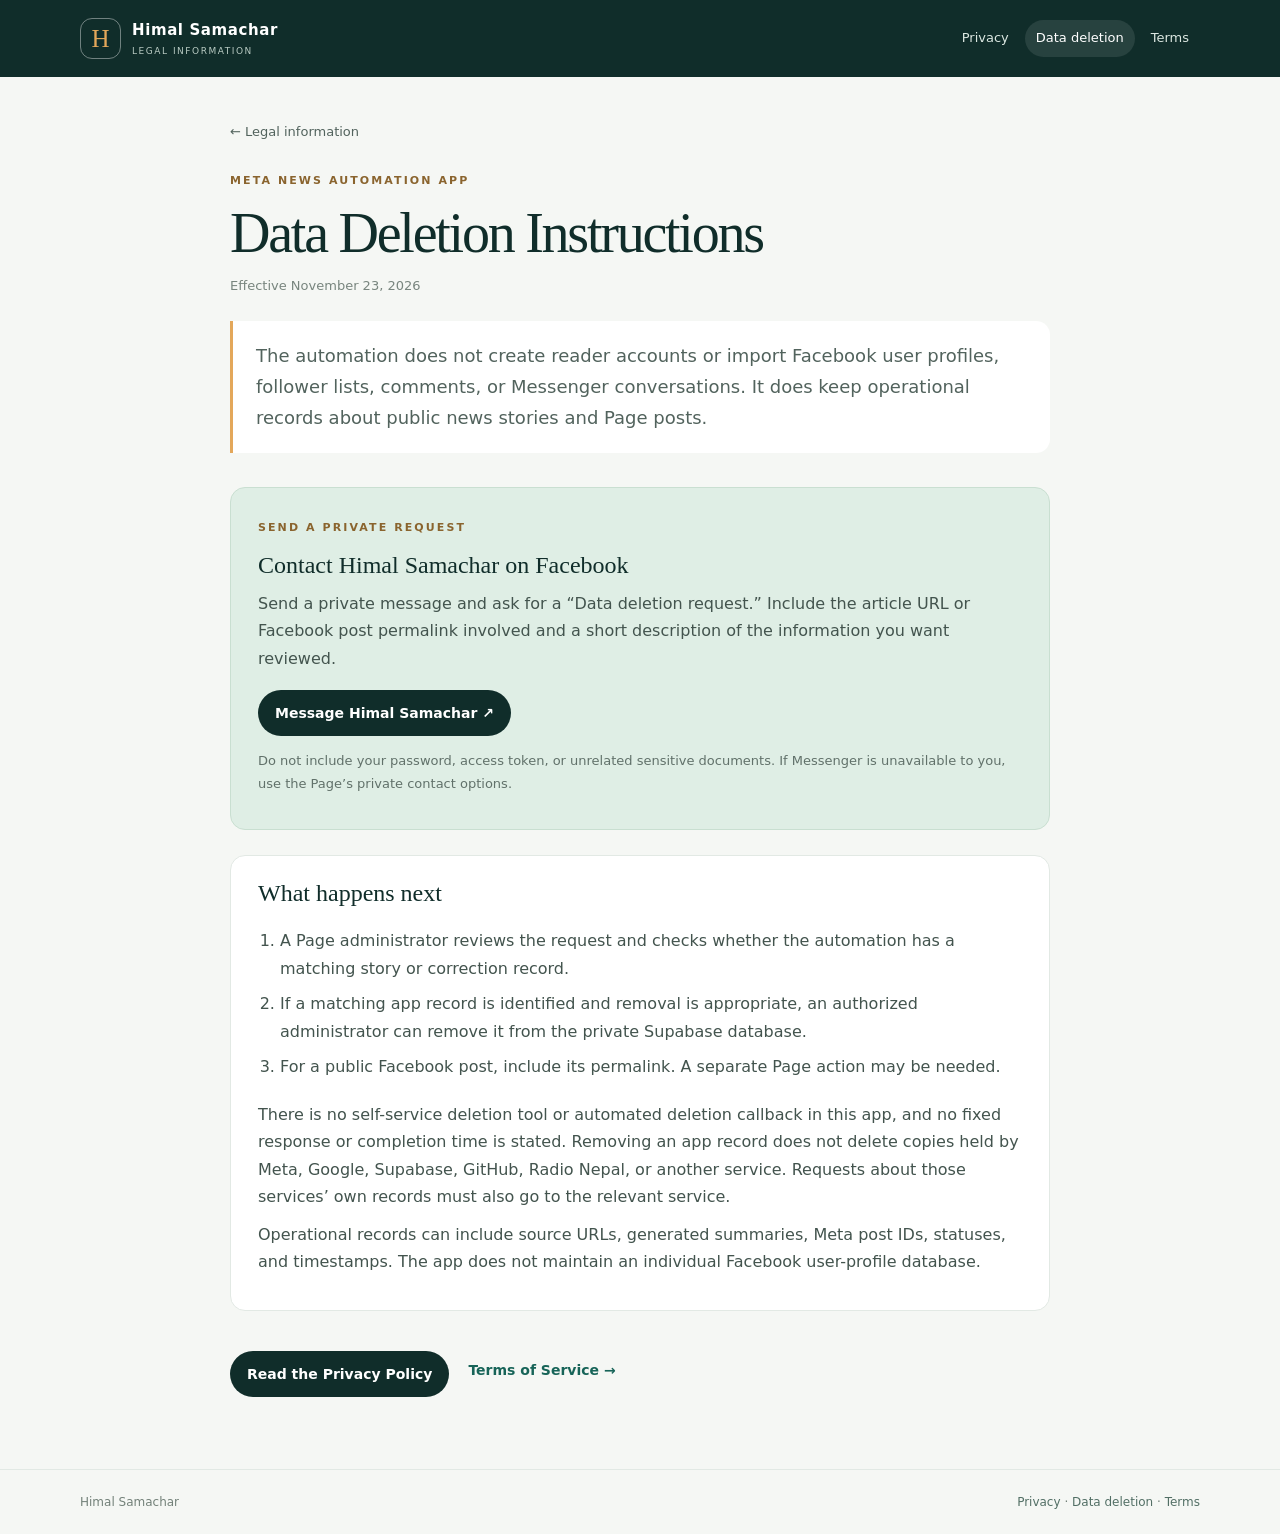
==== data-deletion.html @ 66155189 "Create Himal Samachar legal information site" ====
<!doctype html><html lang="en"><head><meta charset="utf-8"><meta name="viewport" content="width=device-width,initial-scale=1"><meta name="theme-color" content="#102d2a"><meta name="description" content="How to request deletion of information handled by the Himal Samachar Meta News Automation app."><title>Data Deletion · Himal Samachar</title><link rel="stylesheet" href="styles.css"></head><body>
<header><a class="brand" href="index.html"><span class="mark">H</span><span><b>Himal Samachar</b><small>LEGAL INFORMATION</small></span></a><nav aria-label="Main navigation"><a href="privacy.html">Privacy</a><a class="active" href="data-deletion.html">Data deletion</a><a href="terms.html">Terms</a></nav></header>
<main class="document"><a class="back" href="index.html">← Legal information</a><p class="eyebrow">META NEWS AUTOMATION APP</p><h1>Data Deletion Instructions</h1><p class="date">Effective November 23, 2026</p><p class="lead">The automation does not create reader accounts or import Facebook user profiles, follower lists, comments, or Messenger conversations. It does keep operational records about public news stories and Page posts.</p>
<section class="request"><span class="eyebrow">SEND A PRIVATE REQUEST</span><h2>Contact Himal Samachar on Facebook</h2><p>Send a private message and ask for a “Data deletion request.” Include the article URL or Facebook post permalink involved and a short description of the information you want reviewed.</p><a class="button" href="https://m.me/1519415424581146" rel="noopener noreferrer">Message Himal Samachar ↗</a><p class="small">Do not include your password, access token, or unrelated sensitive documents. If Messenger is unavailable to you, use the Page’s private contact options.</p></section>
<section><h2>What happens next</h2><ol><li>A Page administrator reviews the request and checks whether the automation has a matching story or correction record.</li><li>If a matching app record is identified and removal is appropriate, an authorized administrator can remove it from the private Supabase database.</li><li>For a public Facebook post, include its permalink. A separate Page action may be needed.</li></ol><p>There is no self-service deletion tool or automated deletion callback in this app, and no fixed response or completion time is stated. Removing an app record does not delete copies held by Meta, Google, Supabase, GitHub, Radio Nepal, or another service. Requests about those services’ own records must also go to the relevant service.</p><p>Operational records can include source URLs, generated summaries, Meta post IDs, statuses, and timestamps. The app does not maintain an individual Facebook user-profile database.</p></section><div class="actions"><a class="button" href="privacy.html">Read the Privacy Policy</a><a href="terms.html">Terms of Service →</a></div></main><footer><span>Himal Samachar</span><span><a href="privacy.html">Privacy</a> · <a href="data-deletion.html">Data deletion</a> · <a href="terms.html">Terms</a></span></footer></body></html>
---- styles.css ----
:root{color-scheme:light;--ink:#163c38;--deep:#102d2a;--muted:#65736e;--line:#e2e9e4;--paper:#f5f7f4;--white:#fff;--gold:#e3a75a;--mint:#dfeee5;--shadow:0 18px 55px rgba(18,45,42,.08)}*{box-sizing:border-box}body{margin:0;background:var(--paper);color:var(--deep);font-family:Inter,ui-sans-serif,system-ui,-apple-system,"Segoe UI",sans-serif;font-size:16px;line-height:1.72}a{color:#176458;text-underline-offset:3px}a:hover{color:#0d423a}header{display:flex;align-items:center;justify-content:space-between;gap:24px;padding:18px max(22px,calc((100% - 1120px)/2));background:var(--deep);color:white}.brand{display:flex;align-items:center;gap:11px;color:white;text-decoration:none}.mark{display:grid;place-items:center;width:41px;height:41px;border:1px solid #ffffff66;border-radius:12px;color:var(--gold);font:25px Georgia,serif}.brand b,.brand small{display:block}.brand b{font-size:15px;letter-spacing:.04em}.brand small{color:#b9cbc3;font-size:9px;letter-spacing:.17em}nav{display:flex;flex-wrap:wrap;gap:5px}nav a{padding:7px 11px;border-radius:999px;color:#dbe7e1;text-decoration:none;font-size:13px}nav a:hover,nav a.active{background:#ffffff19;color:white}.home{width:min(100% - 40px,1020px);margin:auto;padding:76px 0 46px}.hero{max-width:770px;margin:0 auto 43px;text-align:center}.eyebrow{margin:0 0 12px;color:#8a642e;font-size:11px;font-weight:750;letter-spacing:.19em}.hero h1,.document h1{margin:0;color:var(--deep);font:500 clamp(40px,6vw,66px)/1.08 Georgia,"Times New Roman",serif;letter-spacing:-.04em}.hero h1 em{color:#377166;font-style:normal}.lead{color:#52635d;font-size:18px;line-height:1.7}.hero .lead{max-width:670px;margin:22px auto 0}.cards{display:grid;grid-template-columns:repeat(3,1fr);gap:16px}.card{min-height:225px;padding:25px;border:1px solid var(--line);border-radius:18px;background:white;box-shadow:var(--shadow);color:inherit;text-decoration:none;transition:transform .16s,border-color .16s}.card:hover{transform:translateY(-3px);border-color:#b6cec3;color:inherit}.card>span{color:#a07335;font-size:10px;font-weight:800;letter-spacing:.18em}.card h2,.document section h2{font:500 24px Georgia,serif}.card h2{margin:16px 0 8px}.card p{margin:0;color:var(--muted);font-size:14px}.card b{display:inline-block;margin-top:19px;color:#176458;font-size:13px}.effective{margin:24px 0 0;color:#77847e;text-align:center;font-size:12px}.document{width:min(100% - 40px,820px);margin:auto;padding:40px 0 72px}.back{display:inline-block;margin-bottom:28px;color:#52635d;font-size:13px;text-decoration:none}.document h1{font-size:clamp(38px,6vw,56px)}.date{margin:12px 0 24px;color:#78857e;font-size:13px}.document>.lead{margin:22px 0 34px;padding:20px 23px;border-left:3px solid var(--gold);border-radius:0 14px 14px 0;background:white}.document section{margin:25px 0;padding:24px 27px;border:1px solid var(--line);border-radius:15px;background:white}.document section h2{margin:0 0 11px}.document section p{margin:10px 0;color:#43544e}.document ul,.document ol{padding-left:22px;color:#43544e}.document li{padding:4px 0}.request{background:var(--mint)!important;border-color:#c9dfd1!important}.request h2{margin-top:12px!important}.button{display:inline-flex;align-items:center;gap:9px;margin-top:8px;padding:11px 17px;border-radius:999px;background:var(--deep);color:white;text-decoration:none;font-size:14px;font-weight:700}.button:hover{background:#24594f;color:white}.small{margin-top:14px!important;color:#61716a!important;font-size:13px}.actions{display:flex;align-items:center;gap:19px;margin-top:32px}.actions>a:not(.button){font-size:14px;font-weight:700;text-decoration:none}footer{display:flex;justify-content:space-between;gap:18px;padding:22px max(22px,calc((100% - 1120px)/2));border-top:1px solid var(--line);color:#738179;font-size:12px}footer a{color:#526f65;text-decoration:none}@media(max-width:700px){header{align-items:flex-start;flex-direction:column;gap:13px;padding:17px 20px}nav a{padding:7px 9px}.home{padding-top:50px}.cards{grid-template-columns:1fr}.card{min-height:0;padding:22px}.document{padding-top:25px}.document section{padding:20px}.document>.lead{padding:17px}.actions{align-items:flex-start;flex-direction:column;gap:12px}footer{flex-direction:column;gap:4px;padding:18px 21px}}@media(prefers-reduced-motion:reduce){*{scroll-behavior:auto;transition:none!important}}
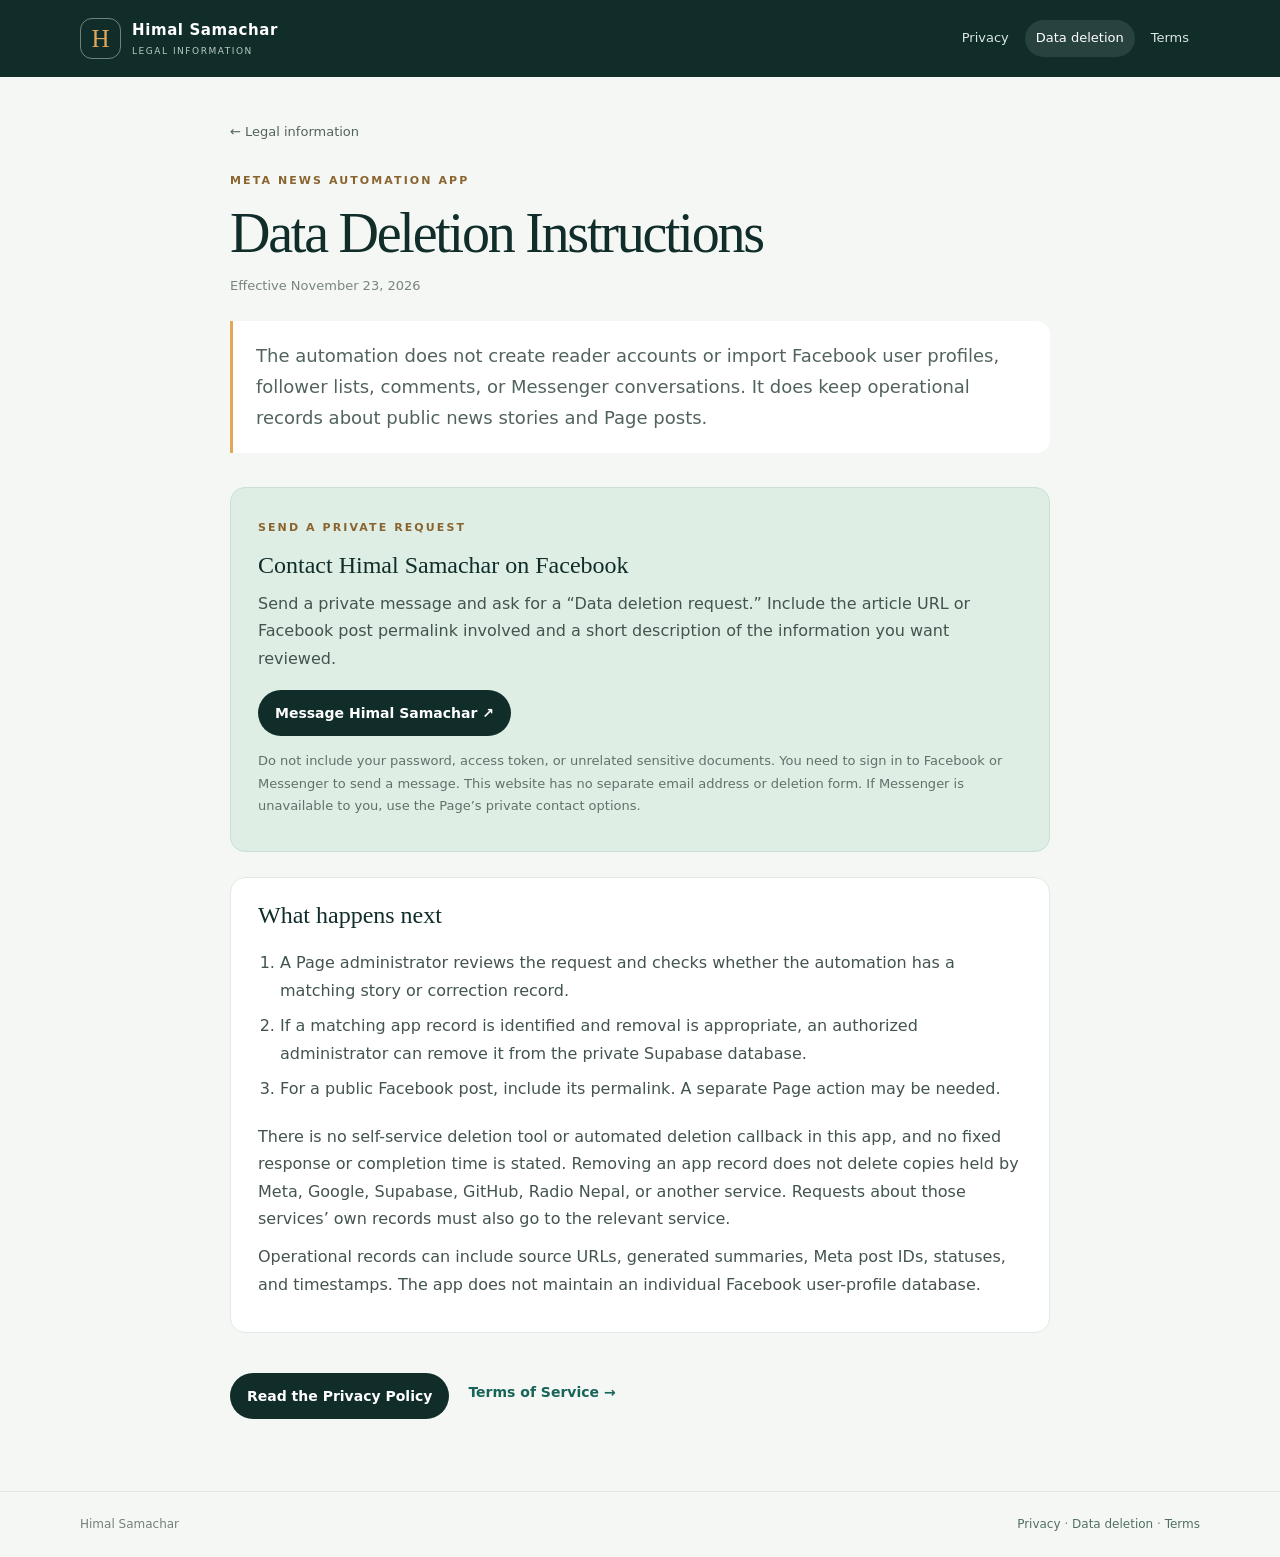
==== commit d5b34766: "Clarify private deletion request route" ====
--- a/data-deletion.html
+++ b/data-deletion.html
@@ -1,5 +1,6 @@
 <!doctype html><html lang="en"><head><meta charset="utf-8"><meta name="viewport" content="width=device-width,initial-scale=1"><meta name="theme-color" content="#102d2a"><meta name="description" content="How to request deletion of information handled by the Himal Samachar Meta News Automation app."><title>Data Deletion · Himal Samachar</title><link rel="stylesheet" href="styles.css"></head><body>
 <header><a class="brand" href="index.html"><span class="mark">H</span><span><b>Himal Samachar</b><small>LEGAL INFORMATION</small></span></a><nav aria-label="Main navigation"><a href="privacy.html">Privacy</a><a class="active" href="data-deletion.html">Data deletion</a><a href="terms.html">Terms</a></nav></header>
 <main class="document"><a class="back" href="index.html">← Legal information</a><p class="eyebrow">META NEWS AUTOMATION APP</p><h1>Data Deletion Instructions</h1><p class="date">Effective November 23, 2026</p><p class="lead">The automation does not create reader accounts or import Facebook user profiles, follower lists, comments, or Messenger conversations. It does keep operational records about public news stories and Page posts.</p>
-<section class="request"><span class="eyebrow">SEND A PRIVATE REQUEST</span><h2>Contact Himal Samachar on Facebook</h2><p>Send a private message and ask for a “Data deletion request.” Include the article URL or Facebook post permalink involved and a short description of the information you want reviewed.</p><a class="button" href="https://m.me/1519415424581146" rel="noopener noreferrer">Message Himal Samachar ↗</a><p class="small">Do not include your password, access token, or unrelated sensitive documents. If Messenger is unavailable to you, use the Page’s private contact options.</p></section>
+<section class="request"><span class="eyebrow">SEND A PRIVATE REQUEST</span><h2>Contact Himal Samachar on Facebook</h2><p>Send a private message and ask for a “Data deletion request.” Include the article URL or Facebook post permalink involved and a short description of the information you want reviewed.</p><a class="button" href="https://m.me/1519415424581146" rel="noopener noreferrer">Message Himal Samachar ↗</a><p class="small">Do not include your password, access token, or unrelated sensitive documents. You need to sign in to Facebook or Messenger to send a message. This website has no separate email address or deletion form. If Messenger is unavailable to you, use the Page’s private contact options.</p></section>
 <section><h2>What happens next</h2><ol><li>A Page administrator reviews the request and checks whether the automation has a matching story or correction record.</li><li>If a matching app record is identified and removal is appropriate, an authorized administrator can remove it from the private Supabase database.</li><li>For a public Facebook post, include its permalink. A separate Page action may be needed.</li></ol><p>There is no self-service deletion tool or automated deletion callback in this app, and no fixed response or completion time is stated. Removing an app record does not delete copies held by Meta, Google, Supabase, GitHub, Radio Nepal, or another service. Requests about those services’ own records must also go to the relevant service.</p><p>Operational records can include source URLs, generated summaries, Meta post IDs, statuses, and timestamps. The app does not maintain an individual Facebook user-profile database.</p></section><div class="actions"><a class="button" href="privacy.html">Read the Privacy Policy</a><a href="terms.html">Terms of Service →</a></div></main><footer><span>Himal Samachar</span><span><a href="privacy.html">Privacy</a> · <a href="data-deletion.html">Data deletion</a> · <a href="terms.html">Terms</a></span></footer></body></html>
+
